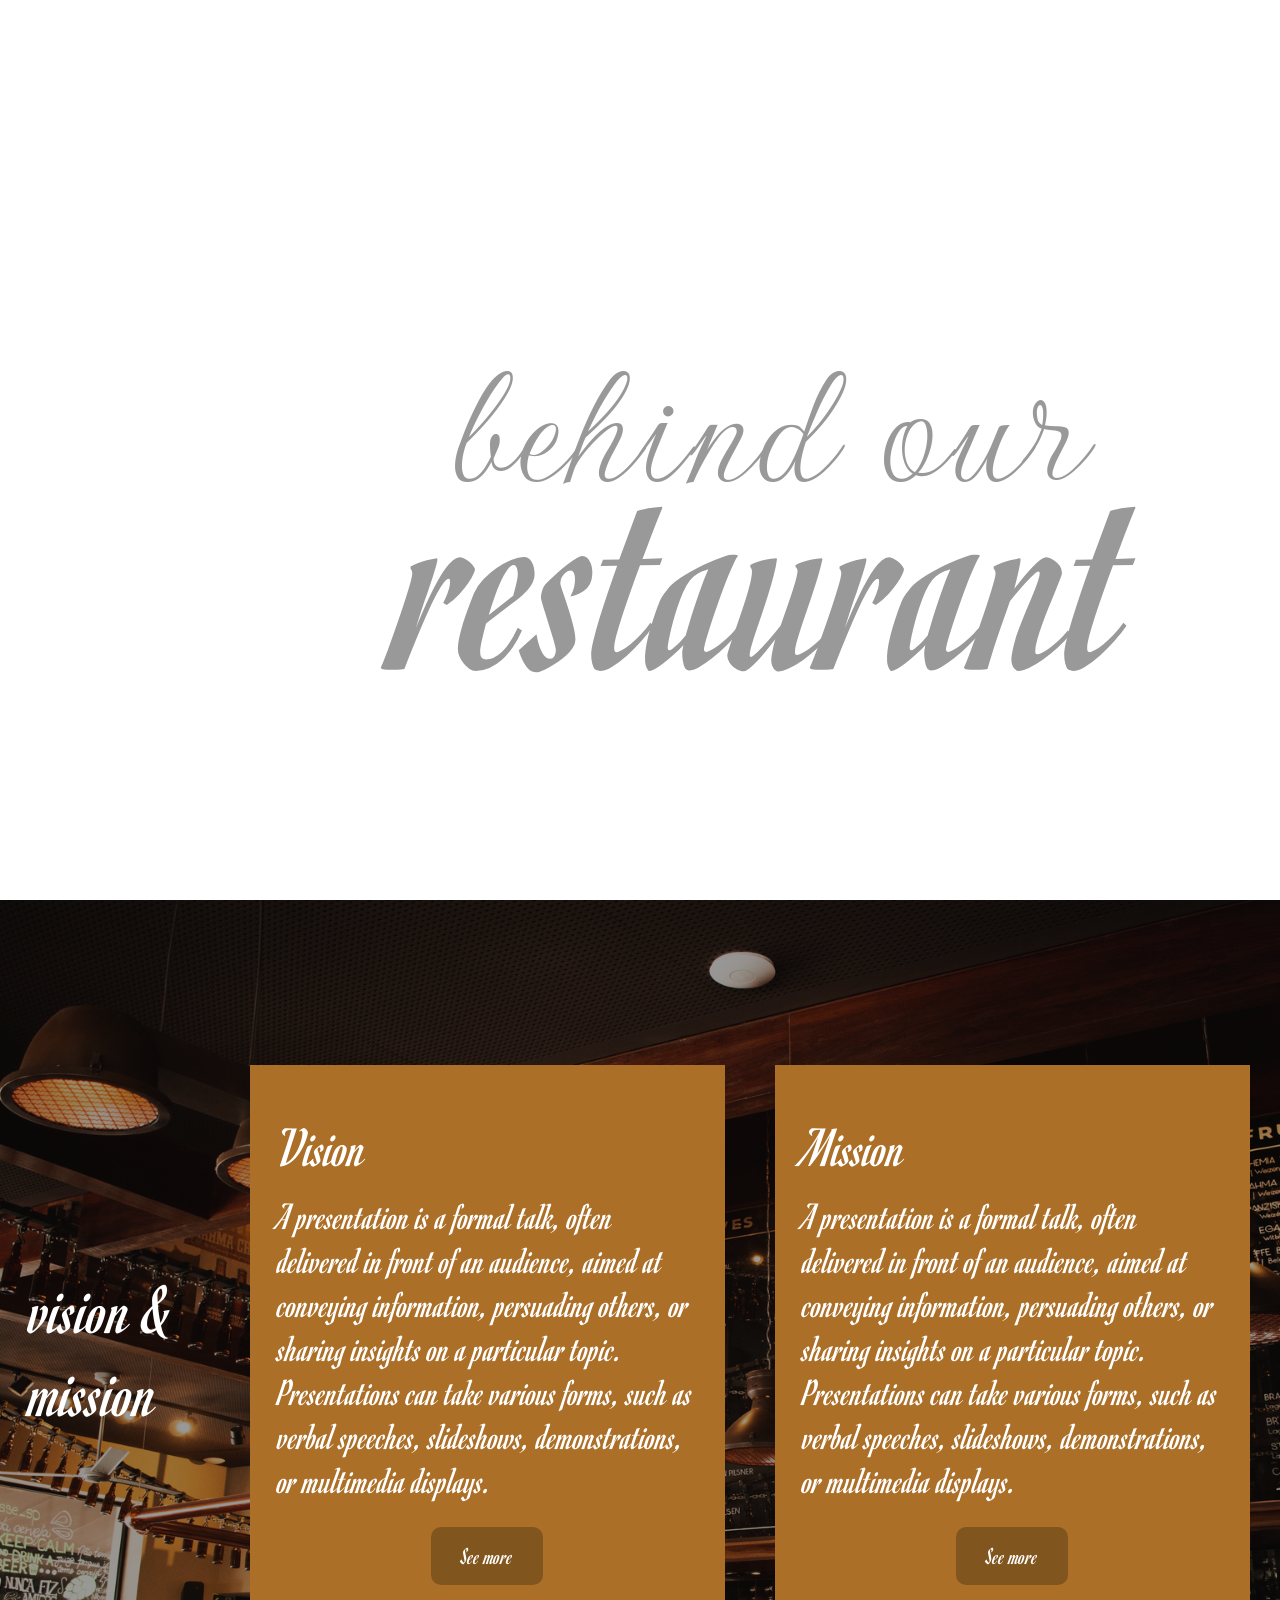
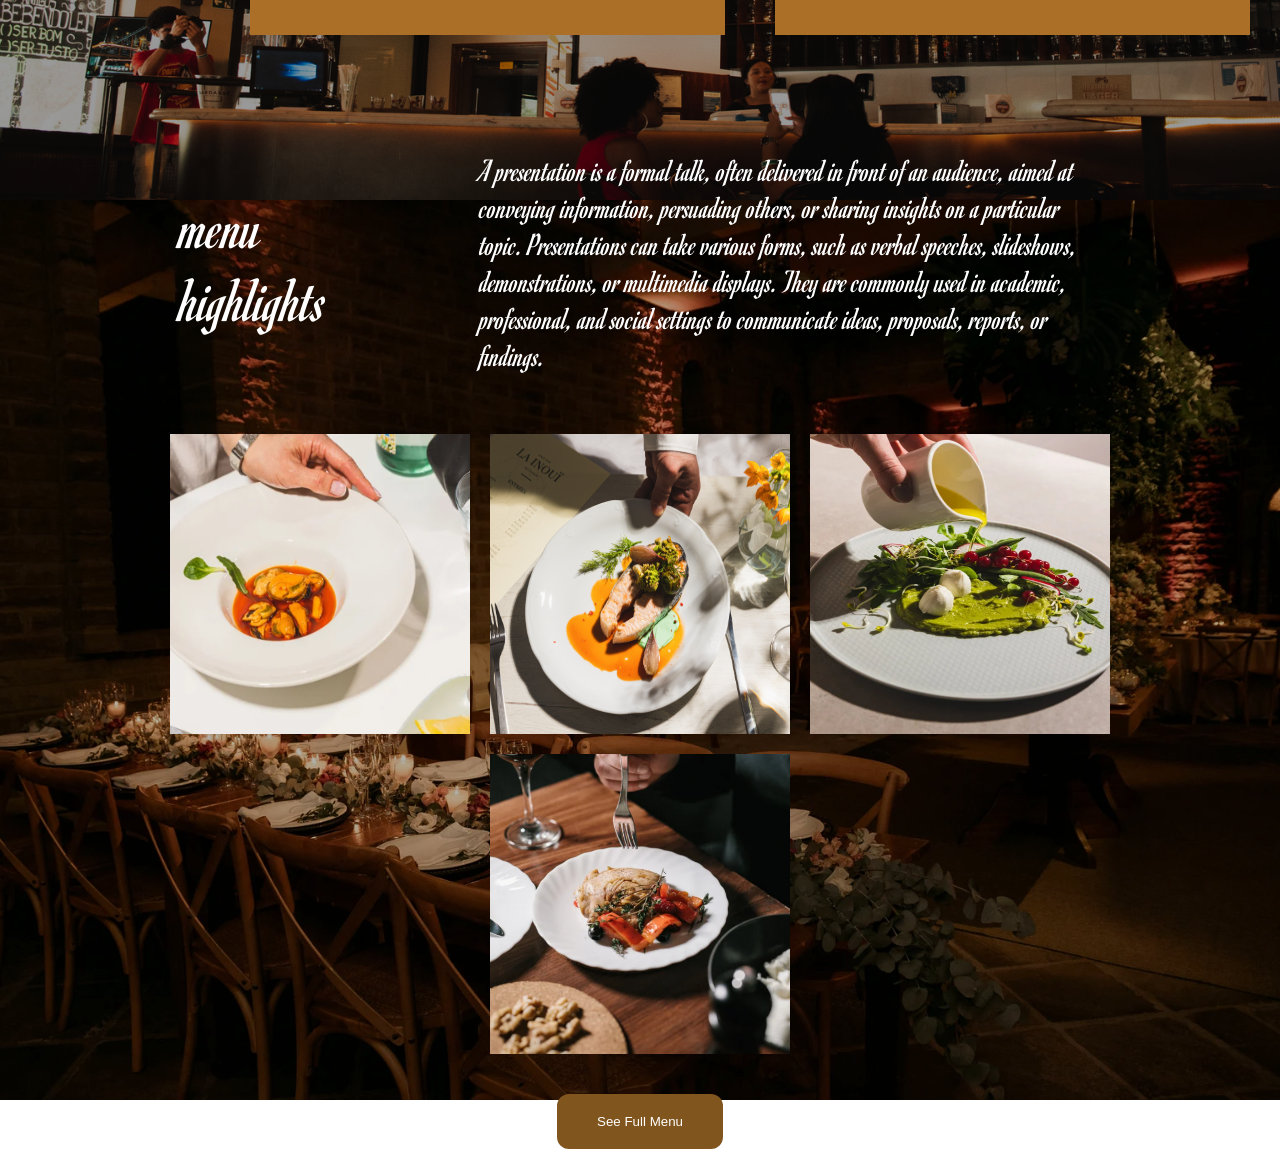
==== index.html @ bd351343 "fixed styles and js styles" ====
<!doctype html>
<html lang="en">
  <head>
    <meta charset="UTF-8" />
    <meta name="viewport" content="width=device-width, initial-scale=1.0" />
    <link rel="preconnect" href="https://fonts.googleapis.com" />
    <link rel="preconnect" href="https://fonts.gstatic.com" crossorigin />
    <link
      href="https://fonts.googleapis.com/css2?family=Arvo:ital,wght@0,400;0,700;1,400;1,700&family=Caprasimo&family=Crimson+Text:ital,wght@0,400;0,600;0,700;1,400;1,600;1,700&family=Google+Sans:ital,opsz,wght@0,17..18,400..700;1,17..18,400..700&family=Gwendolyn:wght@400;700&family=Lobster&family=Montserrat:ital,wght@0,100..900;1,100..900&family=Open+Sans:ital,wght@0,300..800;1,300..800&family=Oswald:wght@200..700&family=Romanesco&family=Work+Sans:ital,wght@0,100..900;1,100..900&family=Zalando+Sans:ital,wght@0,200..900;1,200..900&display=swap"
      rel="stylesheet"
    />
    <link rel="preconnect" href="https://fonts.googleapis.com" />
    <link rel="preconnect" href="https://fonts.gstatic.com" crossorigin />
    <link
      href="https://fonts.googleapis.com/css2?family=Arvo:ital,wght@0,400;0,700;1,400;1,700&family=Caprasimo&family=Crimson+Text:ital,wght@0,400;0,600;0,700;1,400;1,600;1,700&family=Google+Sans:ital,opsz,wght@0,17..18,400..700;1,17..18,400..700&family=Gwendolyn:wght@400;700&family=Iosevka+Charon+Mono:ital,wght@0,300;0,400;0,500;0,700;1,300;1,400;1,500;1,700&family=Lobster&family=Montserrat:ital,wght@0,100..900;1,100..900&family=Open+Sans:ital,wght@0,300..800;1,300..800&family=Oswald:wght@200..700&family=Romanesco&family=Work+Sans:ital,wght@0,100..900;1,100..900&family=Zalando+Sans:ital,wght@0,200..900;1,200..900&display=swap"
      rel="stylesheet"
    />
    <link rel="stylesheet" href="./style.css" />
    <script src="app.js" defer></script>
    <title>Restaurant</title>
  </head>
  <body>
    <header>
      <div class="title-div">
        <img
          src="../assets/images/Untitled design (2)-Photoroom.png"
          alt="logo"
        />
        <h1>Rimberio Restaurant</h1>
      </div>

      <div class="nav-div">
        <a href="./index.html">Home</a>
        <a href="./about.html">About us</a>
        <a href="./services.html">Service</a>
        <a href="./menu.html">Menu</a>
        <a href="./cart.html">cart</a>
        <a href="./login.html">Login</a>
      </div>
    </header>

    <main class="main">
      <section class="hero-sec">
        <h1>behind our</h1>
        <p>restaurant</p>
      </section>

      <section class="about-sec">
        <h1>vision & mission</h1>
        <div class="vision-div">
          <h2>Vision</h2>
          <p>
            A presentation is a formal talk, often delivered in front of an
            audience, aimed at conveying information, persuading others, or
            sharing insights on a particular topic. Presentations can take
            various forms, such as verbal speeches, slideshows, demonstrations,
            or multimedia displays.
          </p>
          <div class="button-div">
          <a href="/pages/about.html"><button>See more</button></a>
          </div>
        </div>

        <div class="mission-div">
          <h2>Mission</h2>
          <p>
            A presentation is a formal talk, often delivered in front of an
            audience, aimed at conveying information, persuading others, or
            sharing insights on a particular topic. Presentations can take
            various forms, such as verbal speeches, slideshows, demonstrations,
            or multimedia displays.
          </p>
          <div class="button-div">
          <a href="/pages/about.html"><button>See more</button></a>
          </div>
        </div>

      </section>

      <section class="menu-sec">
        <div class="text-div">
          <h1>menu highlights</h1>
          <p>A presentation is a formal talk, often delivered in front of an audience, aimed at conveying information, persuading others, or sharing insights on a particular topic. Presentations can take various forms, such as verbal speeches, slideshows, demonstrations, or multimedia displays. They are commonly used in academic, professional, and social settings to communicate ideas, proposals, reports, or findings.</p>
        </div>

        <div class="img-div">
          <img src="../assets/images/food2.png" alt="food">
          <img src="../assets/images/food3.png" alt="food">
          <img src="../assets/images/food4.png" alt="food">
          <img src="../assets/images/food5.png" alt="food">
        </div>

        <a href="./menu.html"><button>See Full Menu</button></a>

      </section>
    </main>

    <footer></footer>
  </body>
</html>
---- style.css ----
:root {
  font-size: 16px;
}

* {
  padding: 0;
  margin: 0;
  box-sizing: border-box;
}

body {
  width: 100%;
  height: 100vh;
}

/* #region header style */
header {
  width: 100%;
  height: 15%;
  display: flex;
  justify-content: space-between;
  align-items: center;
  padding-top: 80px;
  position: absolute;
  top: 0;
  z-index: 999;
}

body header .title-div {
  width: 30%;
  display: flex;
  justify-content: center;
  align-items: center;
}

body header .title-div img {
  width: 13%;
  height: 13%;
  margin-right: 10px;
  min-width: 50px;
}

body header .title-div h1 {
  color: white;
  width: 100px;
  font-size: 2rem;
  font-family: "Romanesco", cursive;
  font-weight: 400;
  font-style: normal;
}

body header .nav-div {
  display: flex;
  justify-content: center;
  align-items: center;
  margin-right: 10%;
  gap: 30px;
}

body header .nav-div a {
  color: white;
  text-decoration: none;
  cursor: pointer;
  font-size: 2rem;
  font-family: "Romanesco", cursive;
  font-weight: 400;
  font-style: normal;
}

/* #endregion */

/* #region hero-section */
main .hero-sec {
  width: 100%;
  height: 100vh;
  position: relative;
  top: 0;
  background-image: url(../assets/images/Untitled\ design.png);
  background-size: cover;
  background-position: center;
  filter: brightness(60%);
  display: flex;
  flex-direction: column;
  align-items: center;
  justify-content: end;
  padding-bottom: 300px;
  padding-left: 20%;
}

main .hero-sec h1 {
  width: 62%;
  color: white;
  font-size: clamp(7rem, 15vw, 13rem);

  font-family: "Gwendolyn", cursive;
  font-weight: 400;
  font-style: normal;
  min-width: 400px;
}

main .hero-sec p {
  color: white;
  font-size: clamp(12rem, 23vw, 32rem);
  font-family: "Romanesco", cursive;
  font-weight: 400;
  font-style: normal;
  line-height: 0.2;
}

/* #endregion */

/* #region about-section */
main .about-sec {
  position: relative;
  color: white;
  display: flex;
  justify-content: center;
  align-items: center;
  height: 100vh;
  gap: 50px;
  padding: 0 30px;
}

main .about-sec::before {
  width: 100%;
  height: 100vh;
  content: "";
  position: absolute;
  inset: 0;
  background-image: url(../assets/images/Untitled\ design\ \(3\)\ \(1\).png);
  background-size: cover;
  background-position: center;
  filter: brightness(60%);
  z-index: -1;
}

main .about-sec h1 {
  font-family: "Romanesco", cursive;
  font-weight: 400;
  font-style: normal;
  width: 180px;
  min-width: 140px;
  font-size: 4.5rem;
}

main .about-sec .vision-div {
  max-height: 870px;
  width: 500px;
  background-color: #ab6f27;
  padding: 50px 28px;
}

main .about-sec .vision-div h2 {
  margin-bottom: 15px;
  font-size: 3.5rem;
  font-family: "Romanesco", cursive;
  font-weight: 400;
  font-style: normal;
}

main .about-sec .vision-div p {
  font-size: 2.4rem;
  font-family: "Romanesco", cursive;
  font-weight: 400;
  font-style: normal;
}

main .about-sec .vision-div .button-div {
  width: 100%;
  display: flex;
  align-items: center;
  justify-content: center;
  padding-top: 25px;
}

main .about-sec .vision-div button {
  background-color: #81551e;
  border: none;
  color: white;
  cursor: pointer;
  padding: 15px 30px;
  border-radius: 10px;
  font-family: "Romanesco", cursive;
  font-weight: 400;
  font-style: normal;
  font-size: 1.5rem;
}

main .about-sec .vision-div button:hover {
  background-color: #63431c;
  scale: 1.1;
  transition: all 0.4s;
}

main .about-sec .mission-div {
  width: 500px;
  background-color: #ab6f27;
  padding: 50px 28px;
}

main .about-sec .mission-div button {
  background-color: #81551e;
  border: none;
  color: white;
  cursor: pointer;
  padding: 15px 30px;
  border-radius: 10px;
  font-family: "Romanesco", cursive;
  font-weight: 400;
  font-style: normal;
  font-size: 1.5rem;
}

main .about-sec .mission-div .button-div {
  width: 100%;
  display: flex;
  align-items: center;
  justify-content: center;
  padding-top: 25px;
}

main .about-sec .mission-div button:hover {
  background-color: #63431c;
  scale: 1.1;
  transition: all 0.4s;
}

main .about-sec .mission-div h2 {
  margin-bottom: 15px;
  font-size: 3.5rem;
  font-family: "Romanesco", cursive;
  font-weight: 400;
  font-style: normal;
}

main .about-sec .mission-div p {
  font-size: 2.4rem;
  font-family: "Romanesco", cursive;
  font-weight: 400;
  font-style: normal;
}

/* #endregion */

/* #region menu-section */
main .menu-sec {
  position: relative;
  color: white;
  width: 100%;
  height: 100vh;
  display: flex;
  flex-direction: column;
  justify-content: center;
  align-items: center;
  padding: 0 20px;
}

main .menu-sec::before {
  content: "";
  position: absolute;
  inset: 0;
  background-image: url(../assets/images/s2\ \(1\).webp);
  background-size: cover;
  background-position: center;
  filter: brightness(70%);
  z-index: -1;
}

main .menu-sec .img-div img {
  width: 300px;
  height: 300px;
  max-width: 400px;
}

main .menu-sec .text-div {
  width: 100%;
display: flex;
justify-content: center;
align-items: center;
margin-bottom: 60px;
gap: 200px ;
}

main .menu-sec .text-div h1 {
  color: white;
  width: 100px;
  font-size: 4rem;
  font-family: "Romanesco", cursive;
  font-weight: 400;
  font-style: normal;
 
}


main .menu-sec .text-div p {
  width: 50%;
  font-family: "Romanesco", cursive;
  font-weight: 400;
  font-style: normal;
  font-size: 2rem;
}

main .menu-sec .img-div {
  display: flex;
  align-items: center;
  justify-content: center;  
  flex-wrap: wrap;
  gap: 20px ;
  margin-bottom: 40px;
}

main .menu-sec button {
  background-color: #81551e;
  border: none;
  cursor: pointer;
  padding: 20px 40px;
  border-radius: 12px;
  color: white;
}

main .menu-sec button:hover {
  background-color: #63431c;
  scale: 1.1;
  transition: all 0.4s;
}



/* #endregion */
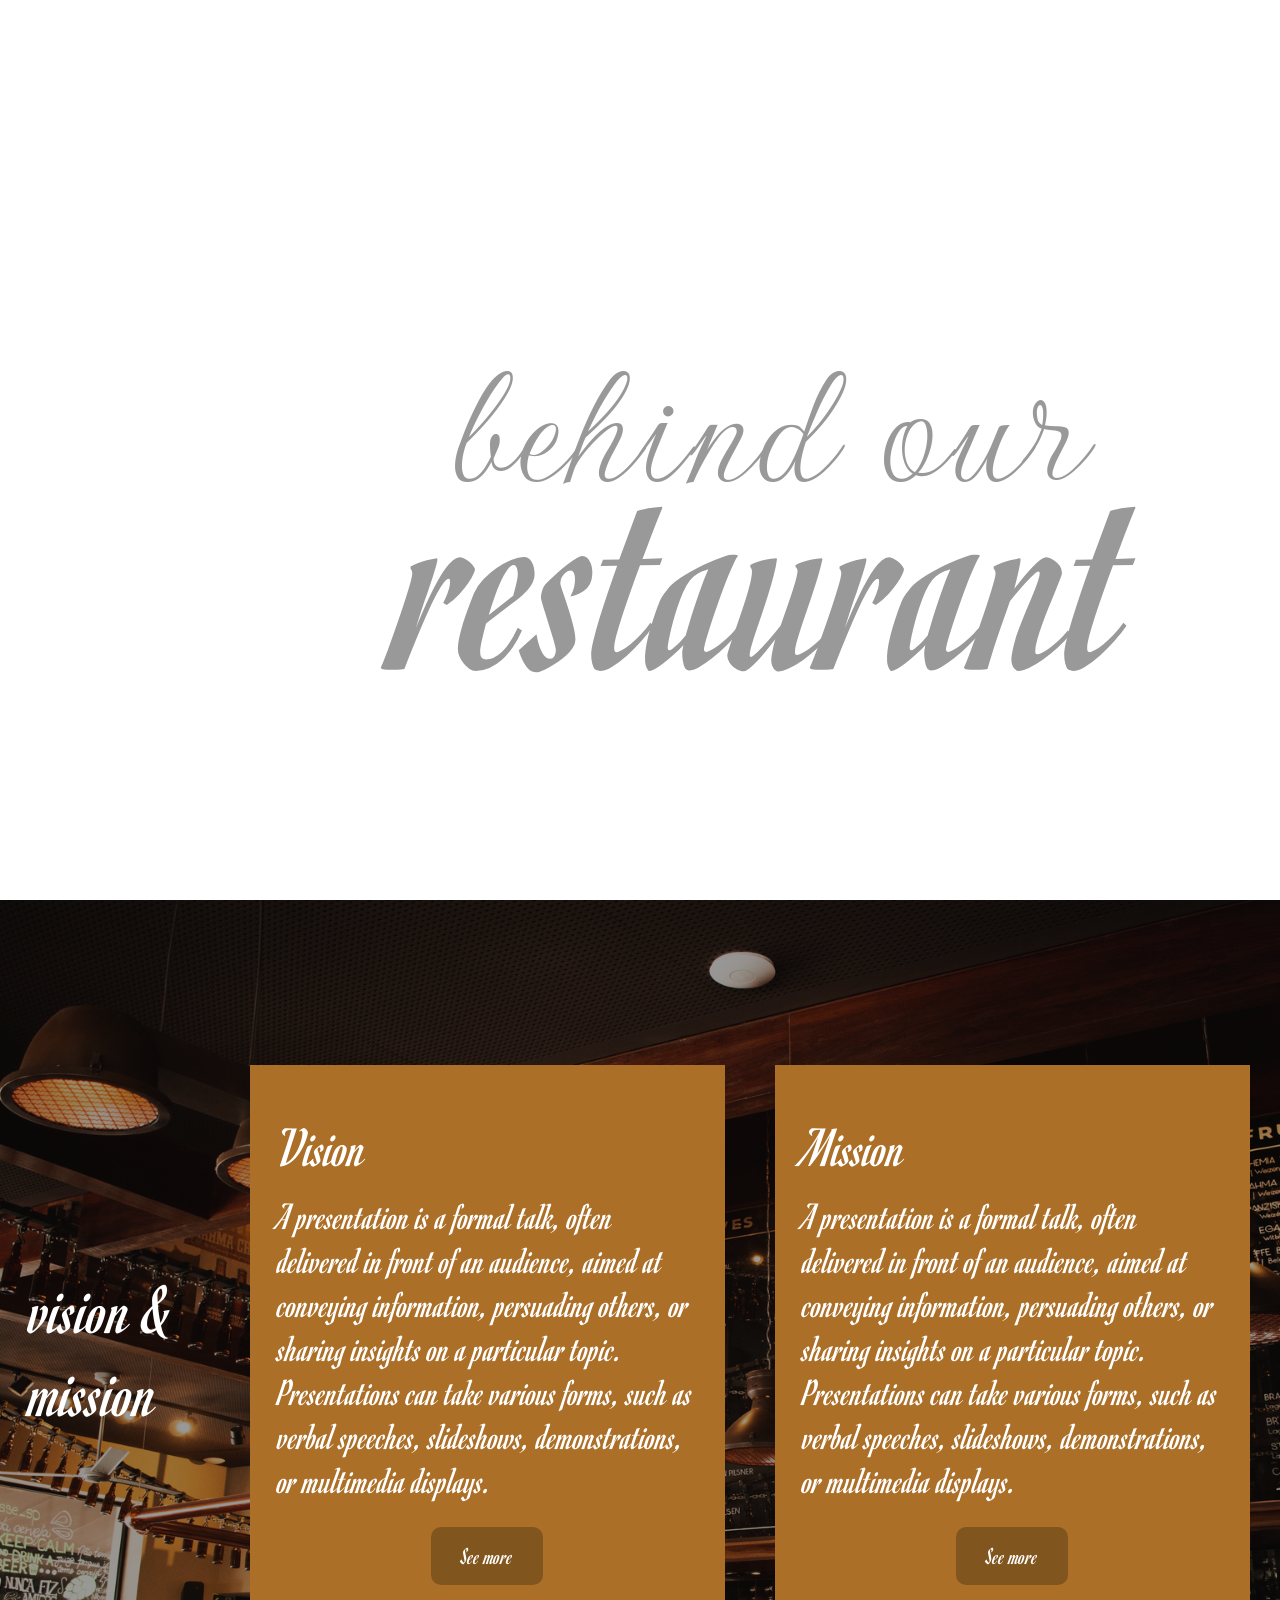
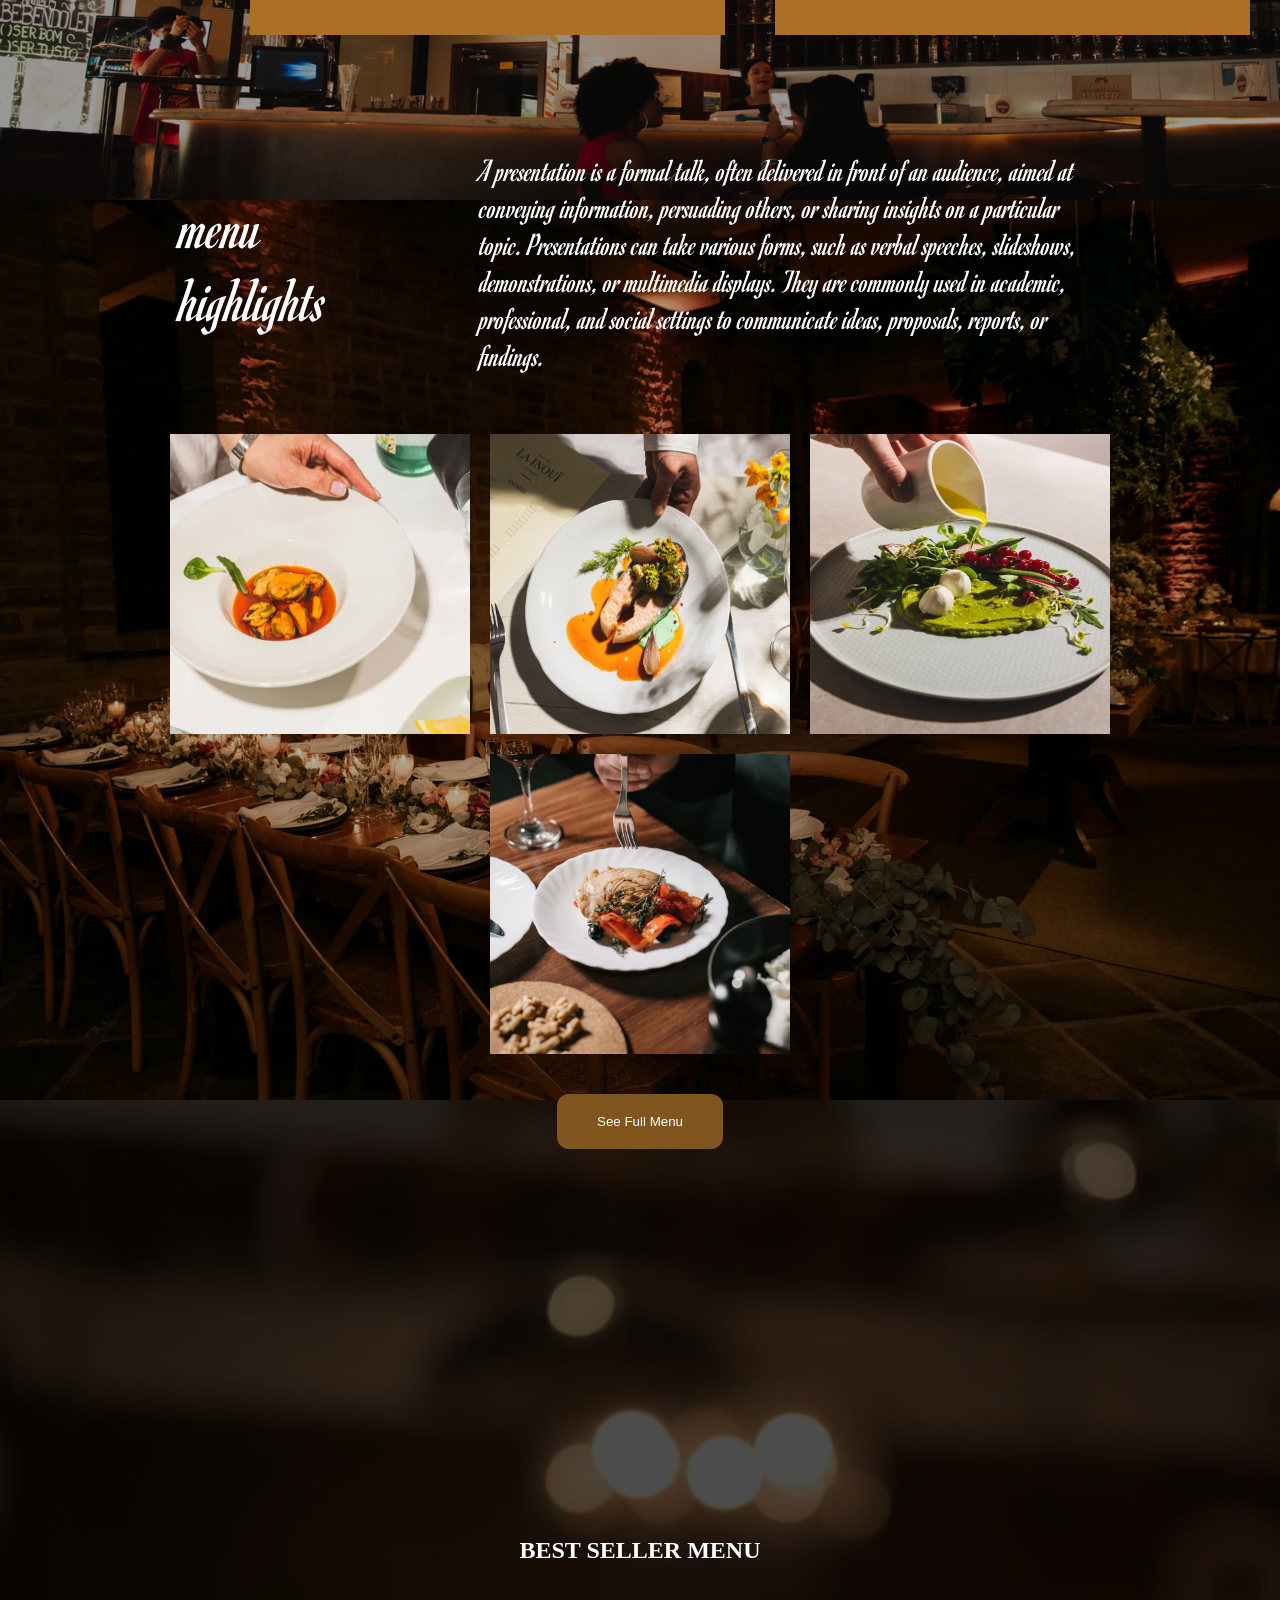
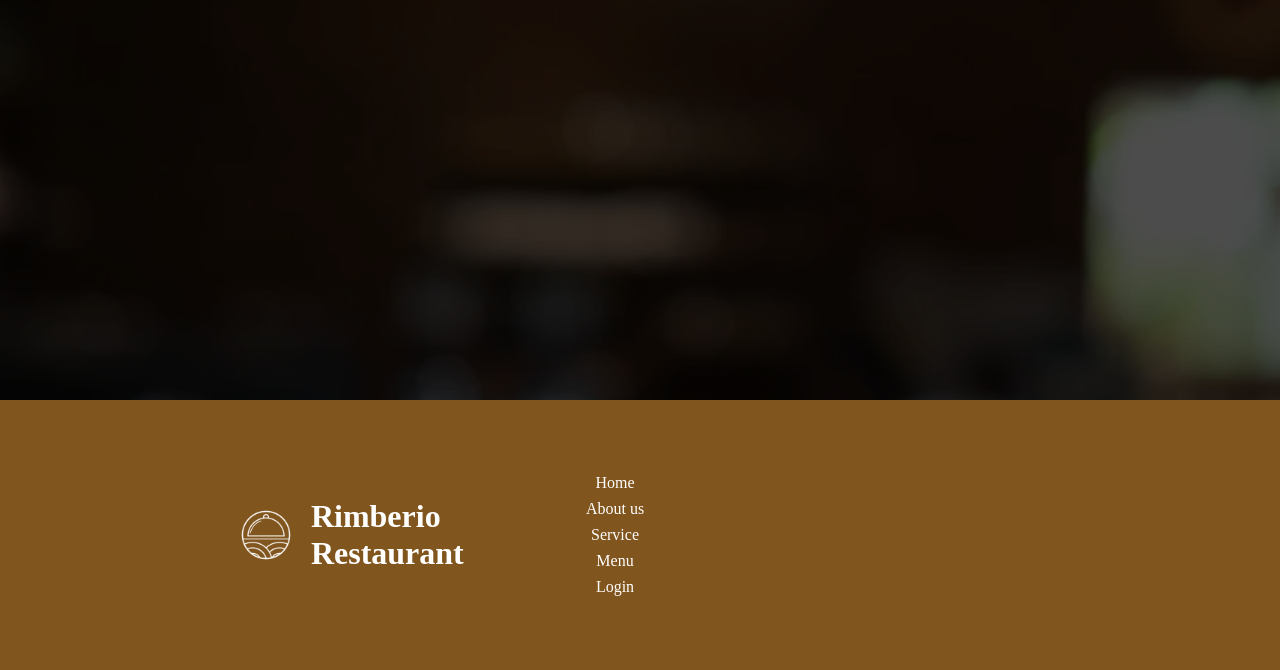
==== commit 7174feba: "commit" ====
--- a/index.html
+++ b/index.html
@@ -30,14 +30,27 @@
       </div>
 
       <div class="nav-div">
-        <a href="./index.html">Home</a>
-        <a href="./about.html">About us</a>
-        <a href="./services.html">Service</a>
-        <a href="./menu.html">Menu</a>
-        <a href="./cart.html">cart</a>
-        <a href="./login.html">Login</a>
+        <ul>
+          <li><a href="./index.html">Home</a></li>
+          <li><a href="./pages/about.html">About us</a></li>
+          <li><a href="./pages/services.html">Service</a></li>
+          <li><a href="./pages/menu.html">Menu</a></li>
+          <li><a href="./pages/login.html">Login</a></li>
+        </ul>
       </div>
     </header>
+
+    <nav class="burger-nav">
+      <ul>
+        <li><a href="./index.html">Home</a></li>
+        <li><a href="./pages/about.html">About us</a></li>
+        <li><a href="./pages/services.html">Service</a></li>
+        <li><a href="./menu.html">Menu</a></li>
+        <li><a href="./pages/login.html">Login</a></li>
+      </ul>
+    </nav>
+
+    <button class="burger-btn"></button>
 
     <main class="main">
       <section class="hero-sec">
@@ -57,7 +70,7 @@
             or multimedia displays.
           </p>
           <div class="button-div">
-          <a href="/pages/about.html"><button>See more</button></a>
+            <a href="./pages/about.html"><button>See more</button></a>
           </div>
         </div>
 
@@ -71,30 +84,71 @@
             or multimedia displays.
           </p>
           <div class="button-div">
-          <a href="/pages/about.html"><button>See more</button></a>
+            <a href="./pages/about.html"><button>See more</button></a>
           </div>
         </div>
-
       </section>
 
       <section class="menu-sec">
         <div class="text-div">
           <h1>menu highlights</h1>
-          <p>A presentation is a formal talk, often delivered in front of an audience, aimed at conveying information, persuading others, or sharing insights on a particular topic. Presentations can take various forms, such as verbal speeches, slideshows, demonstrations, or multimedia displays. They are commonly used in academic, professional, and social settings to communicate ideas, proposals, reports, or findings.</p>
+          <p>
+            A presentation is a formal talk, often delivered in front of an
+            audience, aimed at conveying information, persuading others, or
+            sharing insights on a particular topic. Presentations can take
+            various forms, such as verbal speeches, slideshows, demonstrations,
+            or multimedia displays. They are commonly used in academic,
+            professional, and social settings to communicate ideas, proposals,
+            reports, or findings.
+          </p>
         </div>
 
         <div class="img-div">
-          <img src="../assets/images/food2.png" alt="food">
-          <img src="../assets/images/food3.png" alt="food">
-          <img src="../assets/images/food4.png" alt="food">
-          <img src="../assets/images/food5.png" alt="food">
+          <img src="./assets/images/food2.png" alt="food" />
+          <img src="./assets/images/food3.png" alt="food" />
+          <img src="./assets/images/food4.png" alt="food" />
+          <img src="./assets/images/food5.png" alt="food" />
         </div>
 
         <a href="./menu.html"><button>See Full Menu</button></a>
+      </section>
 
+      <section class="top-products">
+        <h1>BEST SELLER MENU</h1>
+
+        <div class="cards"></div>
       </section>
     </main>
 
-    <footer></footer>
+    <footer class="footer">
+      <div class="footer-title">
+        <img
+          src="../assets/images/Untitled design (2)-Photoroom.png"
+          alt="logo"
+        />
+        <h1>Rimberio Restaurant</h1>
+      </div>
+      <div class="footer-nav">
+        <ul>
+          <li><a href="./index.html">Home</a></li>
+          <li><a href="./pages/about.html">About us</a></li>
+          <li><a href="./pages/services.html">Service</a></li>
+          <li><a href="./menu.html">Menu</a></li>
+          <li><a href="./pages/login.html">Login</a></li>
+        </ul>
+      </div>
+
+      <div class="footer-iframe">
+        <iframe
+          src="https://www.google.com/maps/embed?pb=!1m18!1m12!1m3!1d2979.260184768831!2d44.8015038!3d41.6933186!2m3!1f0!2f0!3f0!3m2!1i1024!2i768!4f13.1!3m3!1m2!1s0x40440d57d314f4a7%3A0x692f47f1da1dd66a!2z4YOX4YOQ4YOV4YOY4YOh4YOj4YOk4YOa4YOU4YOR4YOY4YOhIOGDm-GDneGDlOGDk-GDkOGDnOGDmA!5e0!3m2!1ska!2sge!4v1774604468713!5m2!1ska!2sge"
+          width="600"
+          height="450"
+          style="border: 0"
+          allowfullscreen=""
+          loading="lazy"
+          referrerpolicy="no-referrer-when-downgrade"
+        ></iframe>
+      </div>
+    </footer>
   </body>
 </html>
--- a/style.css
+++ b/style.css
@@ -14,16 +14,44 @@
 }
 
 /* #region header style */
+
 header {
   width: 100%;
   height: 15%;
   display: flex;
   justify-content: space-between;
   align-items: center;
-  padding-top: 80px;
+  padding-top: 20px;
   position: absolute;
   top: 0;
   z-index: 999;
+  margin-bottom: 50px;
+}
+
+header ul {
+  display: flex;
+  gap: 20px;
+}
+
+header ul li {
+  list-style: none;
+}
+header ul li img {
+  width: 40px;
+  height: 40px;
+}
+
+.cart {
+  width: 3%;
+  display: flex;
+  justify-content: center;
+  align-items: center;
+}
+
+.nav-div ul .cart-list {
+  width: 10px;
+  height: 50px;
+  margin-left: 10px;
 }
 
 body header .title-div {
@@ -50,11 +78,9 @@
 }
 
 body header .nav-div {
-  display: flex;
   justify-content: center;
   align-items: center;
   margin-right: 10%;
-  gap: 30px;
 }
 
 body header .nav-div a {
@@ -127,7 +153,8 @@
   content: "";
   position: absolute;
   inset: 0;
-  background-image: url(../assets/images/Untitled\ design\ \(3\)\ \(1\).png);
+
+  background-image: url(./assets/images/Untitled\ design\ \(3\)\ \(1\).png);
   background-size: cover;
   background-position: center;
   filter: brightness(60%);
@@ -274,11 +301,11 @@
 
 main .menu-sec .text-div {
   width: 100%;
-display: flex;
-justify-content: center;
-align-items: center;
-margin-bottom: 60px;
-gap: 200px ;
+  display: flex;
+  justify-content: center;
+  align-items: center;
+  margin-bottom: 60px;
+  gap: 200px;
 }
 
 main .menu-sec .text-div h1 {
@@ -288,9 +315,7 @@
   font-family: "Romanesco", cursive;
   font-weight: 400;
   font-style: normal;
- 
-}
-
+}
 
 main .menu-sec .text-div p {
   width: 50%;
@@ -303,9 +328,9 @@
 main .menu-sec .img-div {
   display: flex;
   align-items: center;
-  justify-content: center;  
+  justify-content: center;
   flex-wrap: wrap;
-  gap: 20px ;
+  gap: 20px;
   margin-bottom: 40px;
 }
 
@@ -324,6 +349,185 @@
   transition: all 0.4s;
 }
 
-
-
 /* #endregion */
+
+/* #region top sellers */
+
+.top-products {
+  position: relative;
+  color: white;
+  width: 100%;
+  height: 100vh;
+  display: flex;
+  flex-direction: column;
+  justify-content: center;
+  align-items: center;
+  padding: 0 20px;
+}
+
+.top-products::before {
+  content: "";
+  position: absolute;
+  inset: 0;
+  background-image: url(./assets/images/bcg.png);
+  background-size: cover;
+  background-position: center;
+  filter: brightness(70%);
+  z-index: -1;
+}
+
+.cards {
+  display: flex;
+  gap: 20px;
+}
+
+.card {
+  width: 250px;
+  padding: 15px;
+  border: 1px solid #ccc;
+  border-radius: 10px;
+  text-align: center;
+}
+
+.card img {
+  width: 100%;
+  height: 150px;
+  object-fit: cover;
+}
+
+/* #endregion */
+
+/* #region footer */
+.footer {
+  width: 100%;
+  height: 30vh;
+  position: relative;
+  bottom: 0;
+  z-index: 99999;
+  background-color: #81551e;
+  display: flex;
+  align-items: center;
+  justify-content: center;
+  gap: 100px;
+}
+
+.footer-title {
+  display: flex;
+  width: 250px;
+  align-items: center;
+  gap: 15px;
+}
+
+.footer-title img {
+  width: 60px;
+  height: 60px;
+}
+
+.footer-title h1 {
+  color: white;
+  width: 50%;
+}
+
+.footer-nav ul {
+  display: flex;
+  flex-direction: column;
+  gap: 8px;
+}
+
+.footer-nav ul li {
+  list-style: none;
+  text-align: center;
+}
+
+.footer-nav ul a {
+  text-decoration: none;
+  color: white;
+}
+
+.footer-iframe {
+  height: 80%;
+}
+
+footer .footer-iframe iframe {
+  width: 90%;
+  height: 100%;
+}
+
+/* #endregion */
+/* burger menu */
+
+.burger-nav {
+  width: 100%;
+  height: 100%;
+  padding: 2rem;
+  position: fixed;
+  top: 0;
+  right: -100%;
+  z-index: 1000;
+  background-color: #543b1c;
+  transition: all 0.4s;
+  display: flex;
+  flex-direction: column;
+  align-items: center;
+  justify-content: center;
+}
+
+.burger-nav a {
+  font-size: 2rem;
+  text-decoration: none;
+  color: white;
+}
+
+.burger-nav ul {
+  display: flex;
+  flex-direction: column;
+  gap: 20px;
+  align-items: center;
+  justify-content: center;
+}
+.burger-nav ul li {
+  list-style: none;
+}
+
+.burger-nav ul li img {
+  padding-left: 20px;
+}
+
+.burger-btn {
+  display: none;
+  width: 2rem;
+  height: 2rem;
+  background: none;
+  border: none;
+  background-image: url("../assets/images/bars-solid.png");
+  background-position: center;
+  background-repeat: no-repeat;
+  background-size: cover;
+}
+
+.nav-active {
+  right: 0;
+}
+
+.activeBurger {
+  background-image: url("./assets/icons/xmark-solid.svg");
+}
+
+.cart img {
+  width: 40px;
+  height: 45px;
+}
+
+@media (max-width: 768px) {
+  .burger-btn {
+    display: flex;
+    position: fixed;
+    z-index: 1001;
+    right: 15px;
+    top: 18px;
+  }
+
+  .nav-div {
+    display: none;
+  }
+}
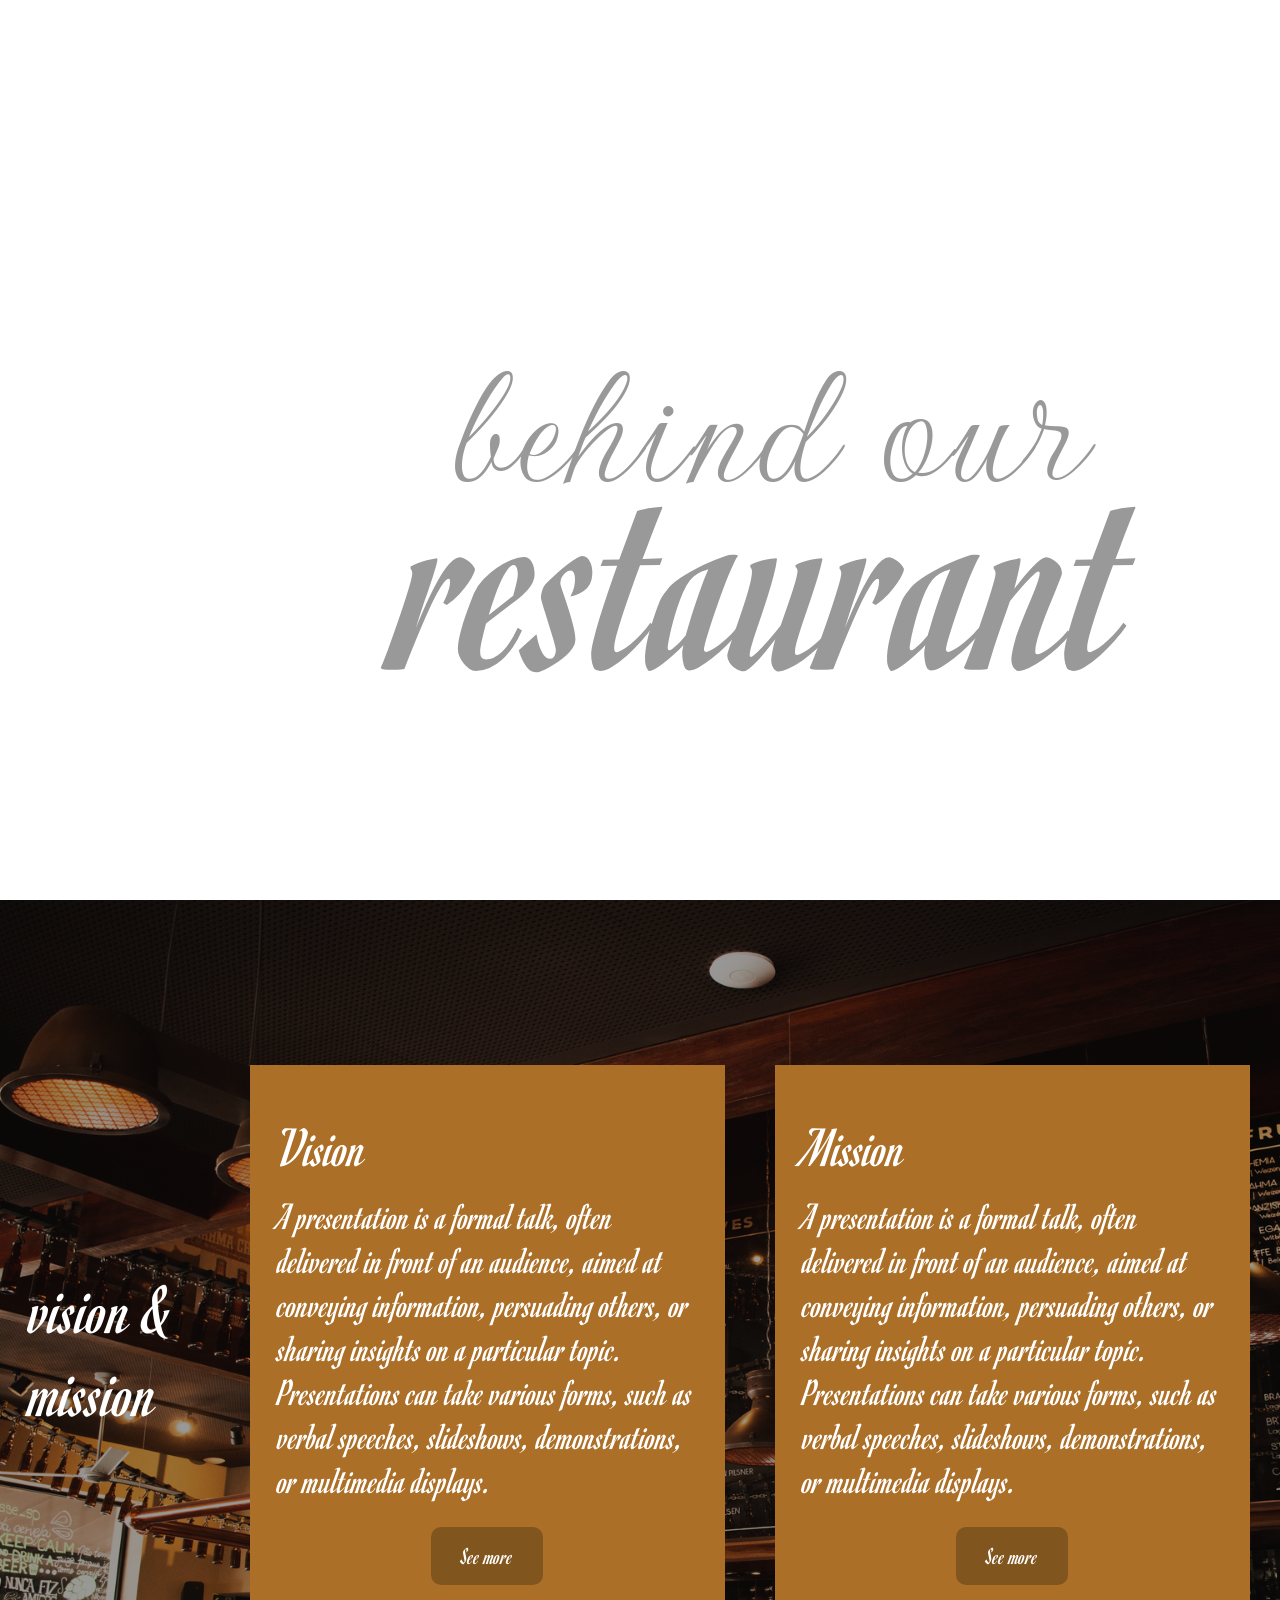
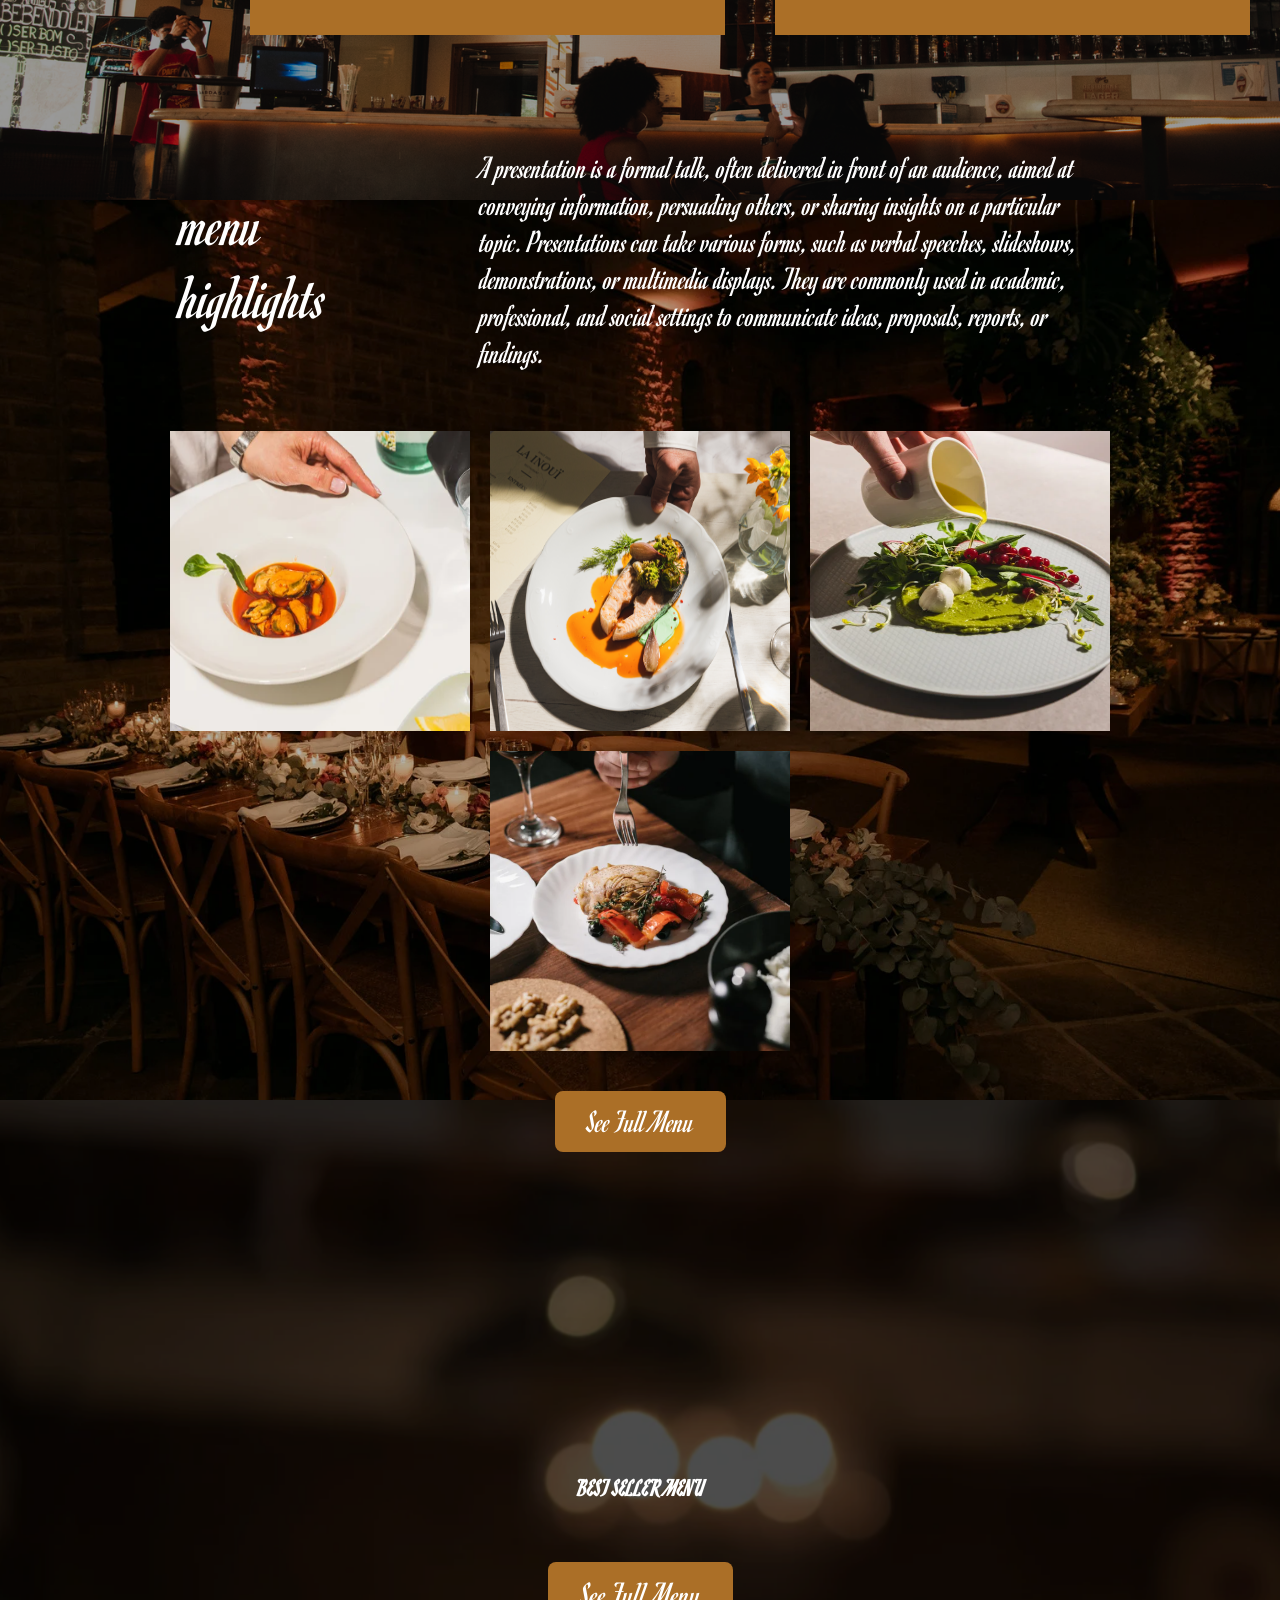
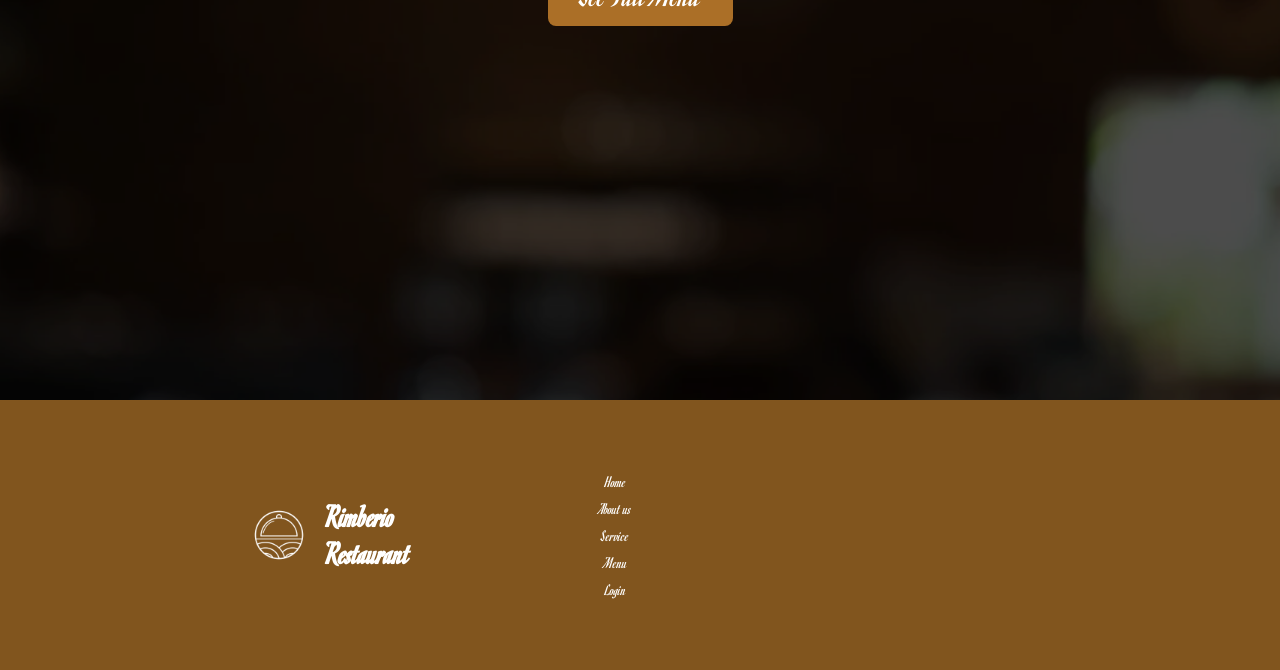
==== commit 04921e24: "added services page and menu page styles" ====
--- a/index.html
+++ b/index.html
@@ -16,7 +16,7 @@
       rel="stylesheet"
     />
     <link rel="stylesheet" href="./style.css" />
-    <script src="app.js" defer></script>
+    <script src="./script/app.js" defer></script>
     <title>Restaurant</title>
   </head>
   <body>
@@ -117,6 +117,9 @@
         <h1>BEST SELLER MENU</h1>
 
         <div class="cards"></div>
+        <div class="menu-num">
+          <div class="menu01"><a href="./pages/menu.html">See Full Menu</a></div>
+        </div>
       </section>
     </main>
 
--- a/style.css
+++ b/style.css
@@ -11,6 +11,9 @@
 body {
   width: 100%;
   height: 100vh;
+  font-family: "Romanesco", cursive;
+  font-weight: 400;
+  font-style: normal;
 }
 
 /* #region header style */
@@ -335,12 +338,16 @@
 }
 
 main .menu-sec button {
-  background-color: #81551e;
+  background-color: #ab6f27;
   border: none;
   cursor: pointer;
-  padding: 20px 40px;
-  border-radius: 12px;
-  color: white;
+  padding: 12px 32px;
+  border-radius: 8px;
+  color: white;
+  font-family: "Romanesco", cursive;
+  font-weight: 400;
+  font-style: normal;
+  font-size: 2rem;
 }
 
 main .menu-sec button:hover {
@@ -378,11 +385,25 @@
 
 .cards {
   display: flex;
-  gap: 20px;
+  gap: 30px;
+  margin-top: 30px;
+}
+
+.card h3 {
+  font-size: 1.8rem;
+  margin-bottom: 15px;
+}
+
+.card p {
+  font-family: "Gwendolyn", cursive;
+  font-weight: 400;
+  font-style: normal;
+  font-size: 1.3rem;
 }
 
 .card {
-  width: 250px;
+  width: 280px;
+  height: 350px;
   padding: 15px;
   border: 1px solid #ccc;
   border-radius: 10px;
@@ -391,9 +412,31 @@
 
 .card img {
   width: 100%;
-  height: 150px;
+  height: 200px;
   object-fit: cover;
 }
+
+.menu-num {
+  margin-top: 30px;
+  background-color: #ab6f27;
+  padding: 12px 32px;
+  border-radius: 8px;
+}
+.menu-num:hover {
+  transition: all 0.4s;
+  scale: 1.1  ;
+  background-color: #7e5728;
+}
+
+
+.menu-num a{
+  text-decoration: none;
+  color: white;
+  font-size: 2.2rem;
+  
+}
+
+
 
 /* #endregion */
 
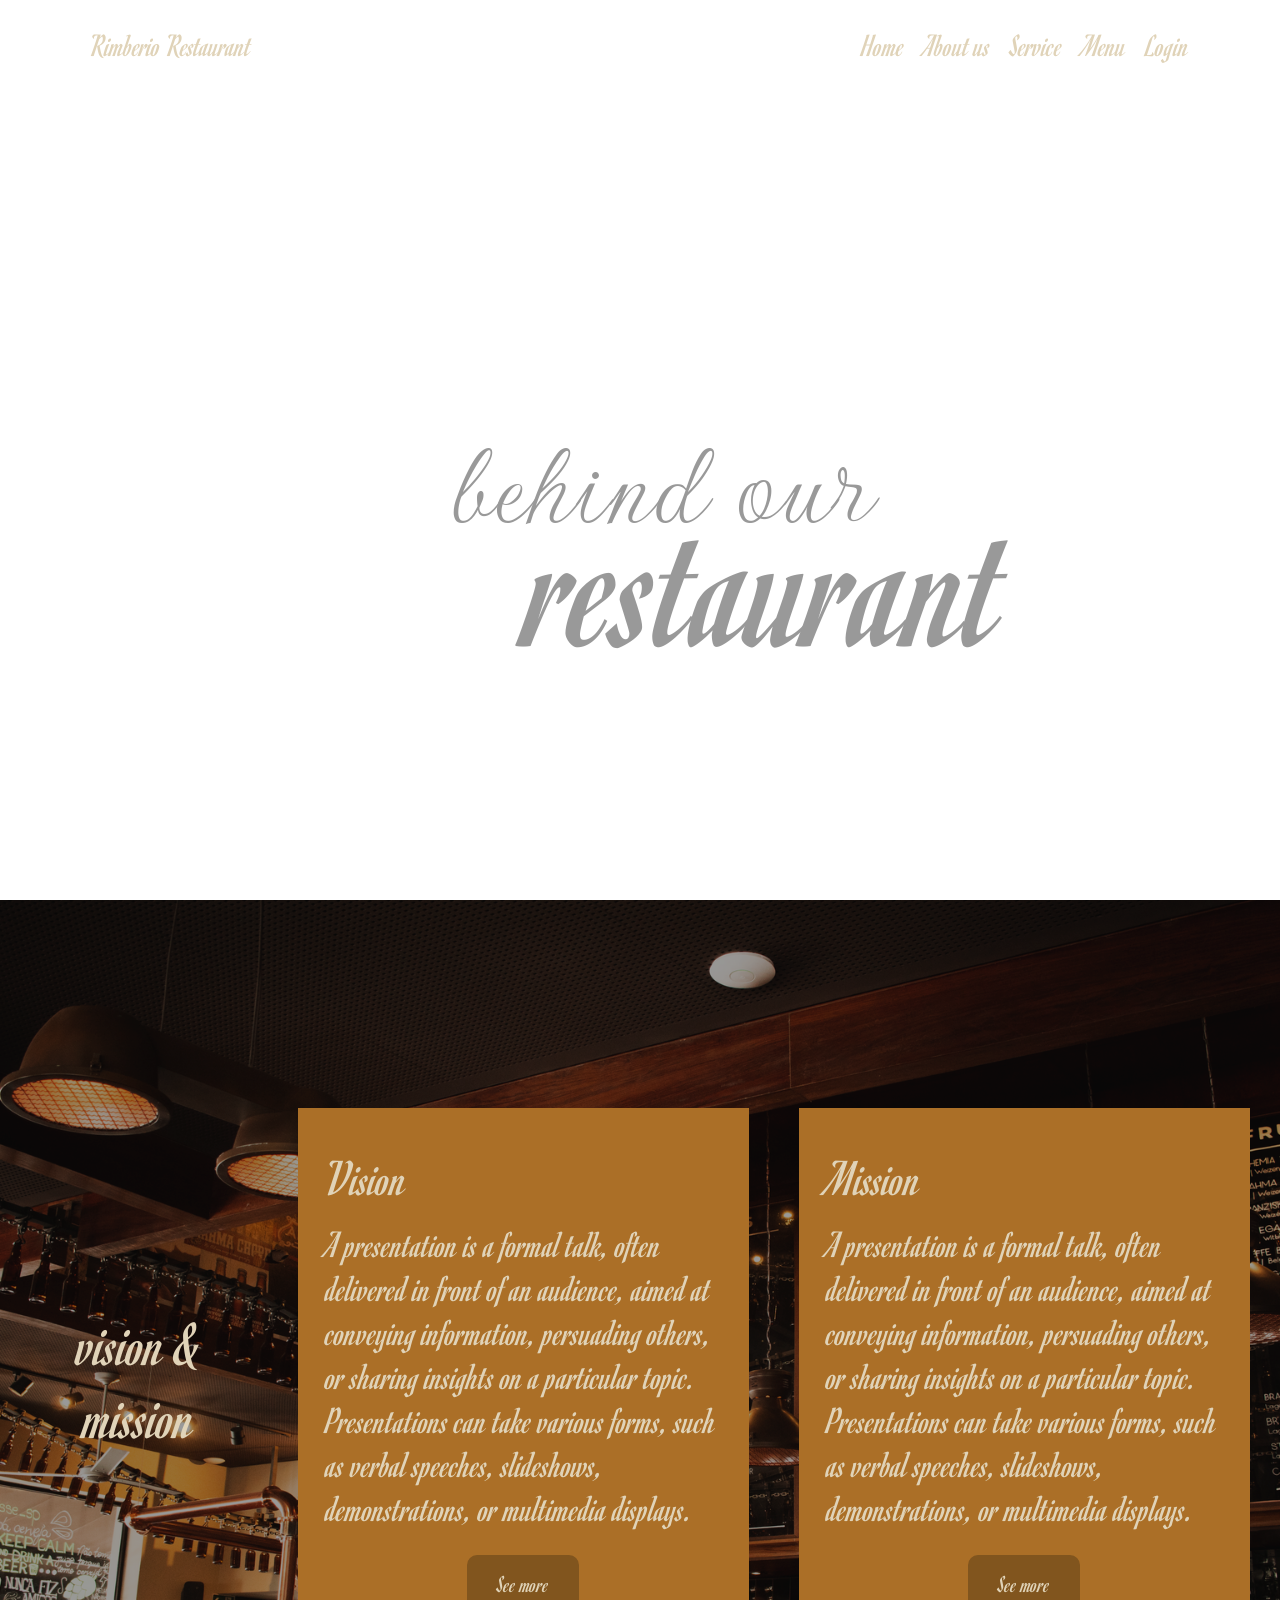
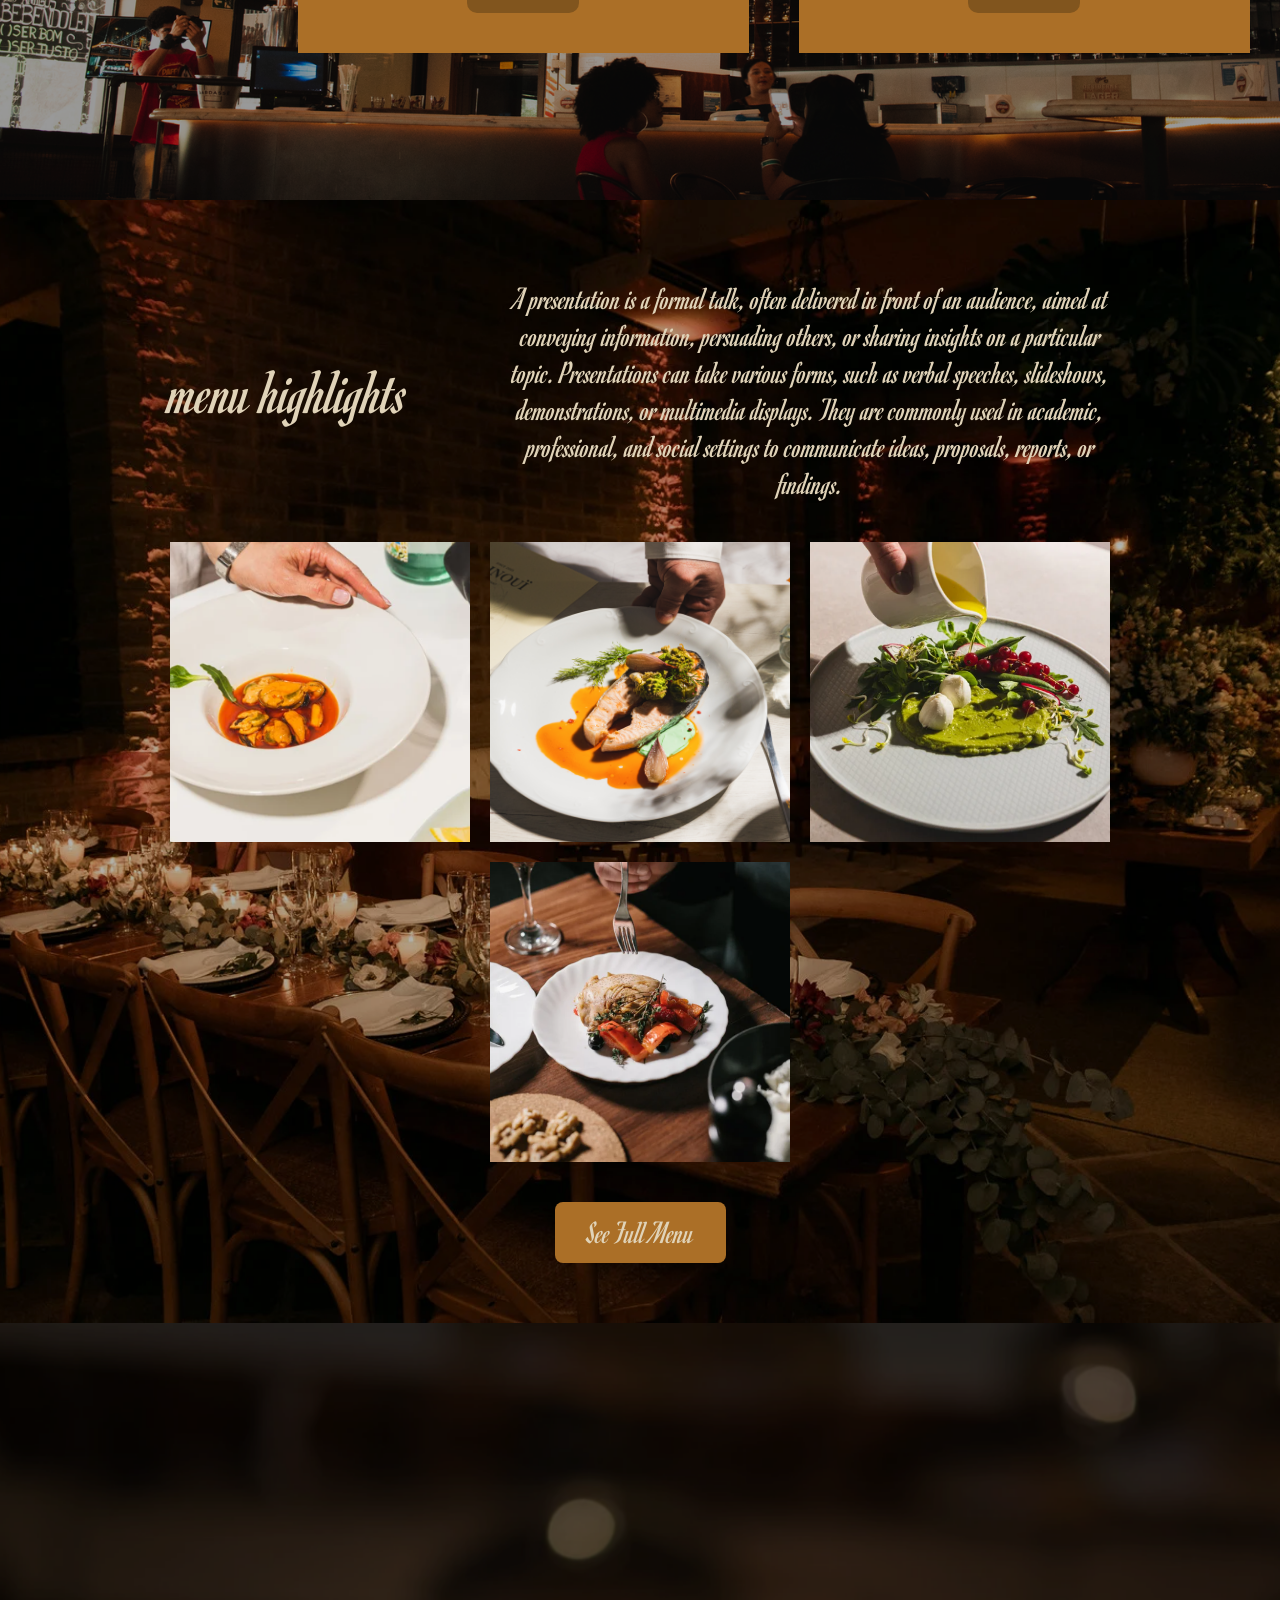
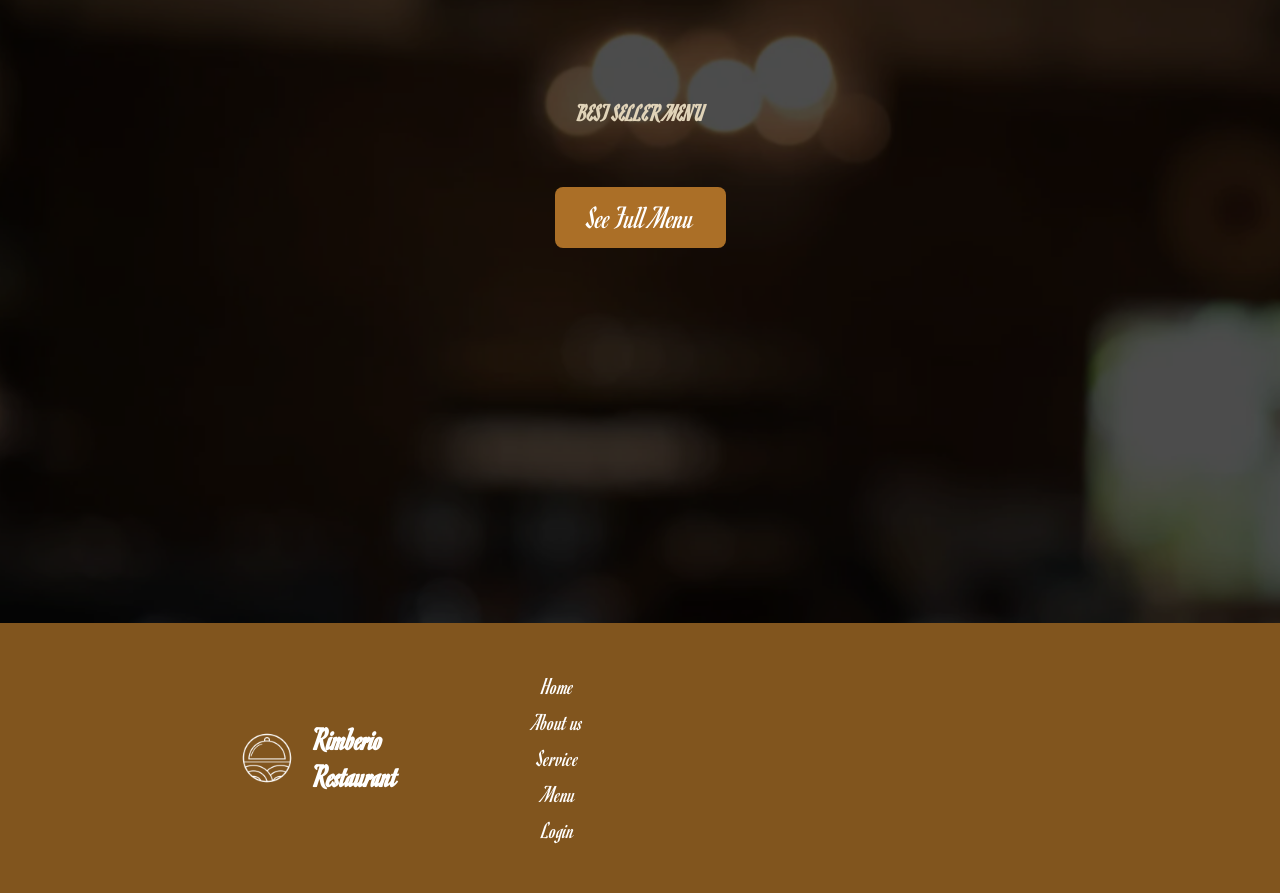
==== commit 36e07cab: "user error" ====
--- a/index.html
+++ b/index.html
@@ -17,7 +17,8 @@
     />
     <link rel="stylesheet" href="./style.css" />
     <script src="./script/app.js" defer></script>
-    <title>Restaurant</title>
+    <title>Rimberio Restaurant</title>
+    <link rel="icon" type="image/x-icon" href="./assets/images/Untitled design (2)-Photoroom.png">
   </head>
   <body>
     <header>
--- a/style.css
+++ b/style.css
@@ -10,7 +10,7 @@
 
 body {
   width: 100%;
-  height: 100vh;
+  min-height: 100vh;
   font-family: "Romanesco", cursive;
   font-weight: 400;
   font-style: normal;
@@ -20,32 +20,34 @@
 
 header {
   width: 100%;
-  height: 15%;
+  height: auto;
   display: flex;
   justify-content: space-between;
   align-items: center;
-  padding-top: 20px;
+  padding: 20px 30px;
   position: absolute;
   top: 0;
   z-index: 999;
-  margin-bottom: 50px;
+  color: #e0d3b8;
 }
 
 header ul {
   display: flex;
   gap: 20px;
+  color: #e0d3b8;
 }
 
 header ul li {
   list-style: none;
-}
+  color: #e0d3b8;
+}
+
 header ul li img {
   width: 40px;
   height: 40px;
 }
 
 .cart {
-  width: 3%;
   display: flex;
   justify-content: center;
   align-items: center;
@@ -58,42 +60,48 @@
 }
 
 body header .title-div {
-  width: 30%;
+  width: auto;
   display: flex;
   justify-content: center;
   align-items: center;
 }
 
 body header .title-div img {
-  width: 13%;
-  height: 13%;
+  width: 50px;
+  height: 50px;
   margin-right: 10px;
-  min-width: 50px;
 }
 
 body header .title-div h1 {
-  color: white;
-  width: 100px;
+  color: #e0d3b8;
   font-size: 2rem;
   font-family: "Romanesco", cursive;
   font-weight: 400;
   font-style: normal;
+  white-space: nowrap;
 }
 
 body header .nav-div {
-  justify-content: center;
-  align-items: center;
-  margin-right: 10%;
+  display: flex;
+  justify-content: center;
+  align-items: center;
+  margin-right: 5%;
 }
 
 body header .nav-div a {
-  color: white;
+  
+  color: #e0d3b8;
   text-decoration: none;
   cursor: pointer;
   font-size: 2rem;
   font-family: "Romanesco", cursive;
   font-weight: 400;
   font-style: normal;
+  transition: color 0.3s ease;
+}
+
+.nav-div a:hover {
+  color: #d4a373;
 }
 
 /* #endregion */
@@ -104,7 +112,7 @@
   height: 100vh;
   position: relative;
   top: 0;
-  background-image: url(../assets/images/Untitled\ design.png);
+  background-image: url(./assets/images/Untitled\ design.png);
   background-size: cover;
   background-position: center;
   filter: brightness(60%);
@@ -119,17 +127,16 @@
 main .hero-sec h1 {
   width: 62%;
   color: white;
-  font-size: clamp(7rem, 15vw, 13rem);
-
+  font-size: clamp(4rem, 10vw, 13rem);
   font-family: "Gwendolyn", cursive;
   font-weight: 400;
   font-style: normal;
-  min-width: 400px;
+  min-width: 280px;
 }
 
 main .hero-sec p {
   color: white;
-  font-size: clamp(12rem, 23vw, 32rem);
+  font-size: clamp(6rem, 15vw, 32rem);
   font-family: "Romanesco", cursive;
   font-weight: 400;
   font-style: normal;
@@ -145,18 +152,17 @@
   display: flex;
   justify-content: center;
   align-items: center;
-  height: 100vh;
+  min-height: 100vh;
   gap: 50px;
-  padding: 0 30px;
+  padding: 120px 30px 60px;
 }
 
 main .about-sec::before {
   width: 100%;
-  height: 100vh;
+  height: 100%;
   content: "";
   position: absolute;
   inset: 0;
-
   background-image: url(./assets/images/Untitled\ design\ \(3\)\ \(1\).png);
   background-size: cover;
   background-position: center;
@@ -168,28 +174,31 @@
   font-family: "Romanesco", cursive;
   font-weight: 400;
   font-style: normal;
-  width: 180px;
-  min-width: 140px;
-  font-size: 4.5rem;
+  width: auto;
+  min-width: 100px;
+  font-size: clamp(2.5rem, 5vw, 4.5rem);
+  color: #e0d3b8;
+  text-align: center;
 }
 
 main .about-sec .vision-div {
-  max-height: 870px;
-  width: 500px;
+  width: min(500px, 100%);
   background-color: #ab6f27;
-  padding: 50px 28px;
+  padding: 40px 28px;
 }
 
 main .about-sec .vision-div h2 {
+  color: #e0d3b8;
   margin-bottom: 15px;
-  font-size: 3.5rem;
+  font-size: clamp(2rem, 4vw, 3.5rem);
   font-family: "Romanesco", cursive;
   font-weight: 400;
   font-style: normal;
 }
 
 main .about-sec .vision-div p {
-  font-size: 2.4rem;
+  color: #e0d3b8;
+  font-size: clamp(1.5rem, 3vw, 2.4rem);
   font-family: "Romanesco", cursive;
   font-weight: 400;
   font-style: normal;
@@ -206,7 +215,7 @@
 main .about-sec .vision-div button {
   background-color: #81551e;
   border: none;
-  color: white;
+  color: #e0d3b8;
   cursor: pointer;
   padding: 15px 30px;
   border-radius: 10px;
@@ -214,24 +223,25 @@
   font-weight: 400;
   font-style: normal;
   font-size: 1.5rem;
+  transition: all 0.3s;
 }
 
 main .about-sec .vision-div button:hover {
   background-color: #63431c;
   scale: 1.1;
-  transition: all 0.4s;
 }
 
 main .about-sec .mission-div {
-  width: 500px;
+  width: min(500px, 100%);
   background-color: #ab6f27;
-  padding: 50px 28px;
+  padding: 40px 28px;
+  color: #e0d3b8;
 }
 
 main .about-sec .mission-div button {
   background-color: #81551e;
   border: none;
-  color: white;
+  color: #e0d3b8;
   cursor: pointer;
   padding: 15px 30px;
   border-radius: 10px;
@@ -239,6 +249,7 @@
   font-weight: 400;
   font-style: normal;
   font-size: 1.5rem;
+  transition: all 0.3s;
 }
 
 main .about-sec .mission-div .button-div {
@@ -257,14 +268,14 @@
 
 main .about-sec .mission-div h2 {
   margin-bottom: 15px;
-  font-size: 3.5rem;
+  font-size: clamp(2rem, 4vw, 3.5rem);
   font-family: "Romanesco", cursive;
   font-weight: 400;
   font-style: normal;
 }
 
 main .about-sec .mission-div p {
-  font-size: 2.4rem;
+  font-size: clamp(1.5rem, 3vw, 2.4rem);
   font-family: "Romanesco", cursive;
   font-weight: 400;
   font-style: normal;
@@ -277,12 +288,12 @@
   position: relative;
   color: white;
   width: 100%;
-  height: 100vh;
+  min-height: 100vh;
   display: flex;
   flex-direction: column;
   justify-content: center;
   align-items: center;
-  padding: 0 20px;
+  padding: 80px 20px 60px;
 }
 
 main .menu-sec::before {
@@ -297,9 +308,9 @@
 }
 
 main .menu-sec .img-div img {
-  width: 300px;
-  height: 300px;
-  max-width: 400px;
+  width: clamp(150px, 25vw, 300px);
+  height: clamp(150px, 25vw, 300px);
+  object-fit: cover;
 }
 
 main .menu-sec .text-div {
@@ -307,28 +318,32 @@
   display: flex;
   justify-content: center;
   align-items: center;
-  margin-bottom: 60px;
-  gap: 200px;
+  margin-bottom: 40px;
+  gap: clamp(20px, 8vw, 200px);
+  flex-wrap: wrap;
+  text-align: center;
 }
 
 main .menu-sec .text-div h1 {
-  color: white;
-  width: 100px;
-  font-size: 4rem;
+  color: #e0d3b8;
+  font-size: clamp(2.5rem, 5vw, 4rem);
   font-family: "Romanesco", cursive;
   font-weight: 400;
   font-style: normal;
 }
 
 main .menu-sec .text-div p {
-  width: 50%;
-  font-family: "Romanesco", cursive;
-  font-weight: 400;
-  font-style: normal;
-  font-size: 2rem;
+  color: #e0d3b8;
+  width: min(50%, 600px);
+  min-width: 280px;
+  font-family: "Romanesco", cursive;
+  font-weight: 400;
+  font-style: normal;
+  font-size: clamp(1.3rem, 2.5vw, 2rem);
 }
 
 main .menu-sec .img-div {
+  color: #e0d3b8;
   display: flex;
   align-items: center;
   justify-content: center;
@@ -343,17 +358,17 @@
   cursor: pointer;
   padding: 12px 32px;
   border-radius: 8px;
-  color: white;
-  font-family: "Romanesco", cursive;
-  font-weight: 400;
-  font-style: normal;
-  font-size: 2rem;
+  color: #e0d3b8;
+  font-family: "Romanesco", cursive;
+  font-weight: 400;
+  font-style: normal;
+  font-size: clamp(1.3rem, 2.5vw, 2rem);
+  transition: all 0.4s;
 }
 
 main .menu-sec button:hover {
   background-color: #63431c;
   scale: 1.1;
-  transition: all 0.4s;
 }
 
 /* #endregion */
@@ -362,14 +377,14 @@
 
 .top-products {
   position: relative;
-  color: white;
-  width: 100%;
-  height: 100vh;
+  color: #e0d3b8;
+  width: 100%;
+  min-height: 100vh;
   display: flex;
   flex-direction: column;
   justify-content: center;
   align-items: center;
-  padding: 0 20px;
+  padding: 60px 20px;
 }
 
 .top-products::before {
@@ -385,34 +400,44 @@
 
 .cards {
   display: flex;
+  flex-wrap: wrap;
   gap: 30px;
   margin-top: 30px;
+  justify-content: center;
+}
+
+.card:hover {
+  scale: 1.05;
 }
 
 .card h3 {
-  font-size: 1.8rem;
+  font-size: clamp(1.2rem, 2.5vw, 1.8rem);
   margin-bottom: 15px;
+  color: #e0d3b8;
 }
 
 .card p {
   font-family: "Gwendolyn", cursive;
   font-weight: 400;
   font-style: normal;
-  font-size: 1.3rem;
+  font-size: clamp(1rem, 2vw, 1.3rem);
 }
 
 .card {
-  width: 280px;
-  height: 350px;
+  width: clamp(220px, 28vw, 280px);
+  height: auto;
+  min-height: 300px;
   padding: 15px;
   border: 1px solid #ccc;
   border-radius: 10px;
   text-align: center;
+  color: #e0d3b8;
+  transition: all 0.3s;
 }
 
 .card img {
   width: 100%;
-  height: 200px;
+  height: 180px;
   object-fit: cover;
 }
 
@@ -421,29 +446,27 @@
   background-color: #ab6f27;
   padding: 12px 32px;
   border-radius: 8px;
-}
+  transition: all 0.4s;
+  color: #e0d3b8;
+}
+
 .menu-num:hover {
-  transition: all 0.4s;
-  scale: 1.1  ;
+  scale: 1.1;
   background-color: #7e5728;
 }
 
-
-.menu-num a{
+.menu-num a {
   text-decoration: none;
   color: white;
-  font-size: 2.2rem;
-  
-}
-
-
+  font-size: clamp(1.3rem, 2.5vw, 2.2rem);
+}
 
 /* #endregion */
 
 /* #region footer */
 .footer {
   width: 100%;
-  height: 30vh;
+  min-height: 30vh;
   position: relative;
   bottom: 0;
   z-index: 99999;
@@ -451,12 +474,14 @@
   display: flex;
   align-items: center;
   justify-content: center;
-  gap: 100px;
+  gap: 60px;
+  flex-wrap: wrap;
+  padding: 30px 20px;
 }
 
 .footer-title {
   display: flex;
-  width: 250px;
+  width: auto;
   align-items: center;
   gap: 15px;
 }
@@ -469,6 +494,7 @@
 .footer-title h1 {
   color: white;
   width: 50%;
+  font-size: clamp(1.2rem, 2.5vw, 2rem);
 }
 
 .footer-nav ul {
@@ -485,19 +511,22 @@
 .footer-nav ul a {
   text-decoration: none;
   color: white;
+  font-size: clamp(1rem, 2vw, 1.5rem);
 }
 
 .footer-iframe {
-  height: 80%;
+  height: 150px;
+  width: min(90%, 400px);
 }
 
 footer .footer-iframe iframe {
-  width: 90%;
+  width: 100%;
   height: 100%;
 }
 
 /* #endregion */
-/* burger menu */
+
+/* #region burger menu */
 
 .burger-nav {
   width: 100%;
@@ -528,6 +557,7 @@
   align-items: center;
   justify-content: center;
 }
+
 .burger-nav ul li {
   list-style: none;
 }
@@ -561,6 +591,186 @@
   height: 45px;
 }
 
+/* #endregion */
+
+
+
+.main .products-sec {
+  padding: 100px 20px 40px;
+}
+
+.categories-head {
+  font-size: clamp(2rem, 4vw, 3.5rem);
+  color: #ab6f27;
+  margin-bottom: 20px;
+  text-align: center;
+}
+
+.categories-div {
+  display: flex;
+  flex-wrap: wrap;
+  gap: 10px;
+  justify-content: center;
+  margin-bottom: 20px;
+}
+
+.cat-filter {
+  width: 100%;
+}
+
+.filter-form {
+  display: flex;
+  flex-wrap: wrap;
+  gap: 15px;
+  align-items: flex-end;
+  justify-content: center;
+  padding: 20px;
+  background-color: #f9f3ea;
+  border-radius: 12px;
+  margin-bottom: 30px;
+}
+
+.filter-form > div {
+  display: flex;
+  flex-direction: column;
+  gap: 6px;
+}
+
+.filter-form label {
+  font-size: clamp(1rem, 2vw, 1.5rem);
+  color: #543b1c;
+}
+
+.filter-form select {
+  padding: 8px 14px;
+  border-radius: 8px;
+  border: 1px solid #ab6f27;
+  background-color: #fff;
+  font-family: "Romanesco", cursive;
+  font-size: clamp(1rem, 2vw, 1.4rem);
+  color: #543b1c;
+  cursor: pointer;
+}
+
+.cat-button {
+  display: flex;
+  gap: 10px;
+  align-items: flex-end;
+}
+
+.cat-button button {
+  padding: 10px 24px;
+  border: none;
+  border-radius: 8px;
+  cursor: pointer;
+  font-family: "Romanesco", cursive;
+  font-size: clamp(1rem, 2vw, 1.4rem);
+  transition: all 0.3s;
+}
+
+#resetFilter {
+  background-color: #e0d3b8;
+  color: #543b1c;
+}
+
+#resetFilter:hover {
+  background-color: #ccc0a5;
+}
+
+#submitFilter {
+  background-color: #ab6f27;
+  color: #e0d3b8;
+}
+
+#submitFilter:hover {
+  background-color: #7e5728;
+}
+
+.products-div {
+  display: grid;
+  grid-template-columns: repeat(auto-fill, minmax(220px, 1fr));
+  gap: 24px;
+  padding: 10px 0;
+}
+
+/* Cart section */
+.cart-sec {
+  padding: 20px;
+  max-width: 900px;
+  margin: 0 auto;
+}
+
+.cart-sec.hidden {
+  display: none;
+}
+
+.cart-product {
+  display: flex;
+  flex-direction: column;
+  gap: 16px;
+}
+
+.total-div {
+  display: flex;
+  justify-content: space-between;
+  align-items: center;
+  padding: 20px 0;
+  flex-wrap: wrap;
+  gap: 15px;
+  border-top: 1px solid #ab6f27;
+  margin-top: 20px;
+}
+
+.totalPrice {
+  font-size: clamp(1.3rem, 2.5vw, 2rem);
+  color: #543b1c;
+}
+
+.checkout {
+  background-color: #ab6f27;
+  border: none;
+  color: #e0d3b8;
+  cursor: pointer;
+  padding: 12px 28px;
+  border-radius: 10px;
+  font-family: "Romanesco", cursive;
+  font-size: clamp(1.2rem, 2vw, 1.8rem);
+  transition: all 0.3s;
+}
+
+.checkout:hover {
+  background-color: #63431c;
+  scale: 1.05;
+}
+
+
+@media (max-width: 1024px) {
+  main .hero-sec {
+    height: 80vh;
+  }
+
+  body header .title-div h1 {
+    font-size: 1.6rem;
+  }
+
+  body header .nav-div a {
+    font-size: 1.6rem;
+  }
+
+  header ul {
+    gap: 12px;
+  }
+
+  main .about-sec {
+    gap: 30px;
+  }
+
+  main .menu-sec .text-div {
+    gap: 40px;
+  }
+}
+
+/* Tablets */
 @media (max-width: 768px) {
   .burger-btn {
     display: flex;
@@ -570,7 +780,165 @@
     top: 18px;
   }
 
+  
+
   .nav-div {
-    display: none;
-  }
-}
+    display: none !important; 
+  }
+
+  main .hero-sec {
+    padding-bottom: 160px;
+    padding-left: 10%;
+  }
+
+  main .hero-sec h1 {
+    width: 85%;
+    min-width: 200px;
+  }
+
+  main .about-sec {
+    padding: 100px 20px 50px;
+    flex-direction: column;
+    align-items: center;
+  }
+
+  main .about-sec h1 {
+    font-size: 3rem;
+  }
+
+  main .about-sec .vision-div,
+  main .about-sec .mission-div {
+    width: 100%;
+    max-width: 500px;
+  }
+
+  main .menu-sec .text-div {
+    flex-direction: column;
+    gap: 20px;
+  }
+
+  main .menu-sec .text-div p {
+    width: 90%;
+  }
+
+  .cards {
+    gap: 20px;
+  }
+
+  .card {
+    width: clamp(180px, 45vw, 280px);
+  }
+
+  .footer {
+    flex-direction: column;
+    gap: 30px;
+    text-align: center;
+  }
+
+  .footer-title {
+    justify-content: center;
+  }
+
+  .filter-form {
+    flex-direction: column;
+    align-items: stretch;
+  }
+
+  .cat-button {
+    flex-direction: row;
+    justify-content: center;
+  }
+}
+
+/* Mobile phones */
+@media (max-width: 480px) {
+  body header .title-div h1 {
+    font-size: 1.2rem;
+  }
+
+  body header .title-div img {
+    width: 36px;
+    height: 36px;
+  }
+
+  main .hero-sec {
+    padding-bottom: 100px;
+    padding-left: 5%;
+    align-items: flex-start;
+  }
+
+  main .hero-sec h1 {
+    font-size: clamp(3rem, 9vw, 5rem);
+    min-width: auto;
+    width: 95%;
+  }
+
+  main .hero-sec p {
+    font-size: clamp(4rem, 12vw, 8rem);
+  }
+
+  main .about-sec {
+    padding: 90px 15px 40px;
+    gap: 20px;
+  }
+
+  main .about-sec h1 {
+    font-size: 2.5rem;
+  }
+
+  main .about-sec .vision-div,
+  main .about-sec .mission-div {
+    padding: 30px 18px;
+  }
+
+  main .menu-sec {
+    padding: 70px 15px 50px;
+  }
+
+  main .menu-sec .img-div img {
+    width: clamp(120px, 40vw, 200px);
+    height: clamp(120px, 40vw, 200px);
+  }
+
+  .top-products {
+    padding: 50px 15px;
+  }
+
+  .cards {
+    flex-direction: column;
+    align-items: center;
+    gap: 20px;
+  }
+
+  .card {
+    width: min(100%, 320px);
+  }
+
+  .card img {
+    height: 160px;
+  }
+
+  .footer {
+    padding: 25px 15px;
+    gap: 25px;
+  }
+
+  .footer-iframe {
+    width: 100%;
+  }
+
+  .total-div {
+    flex-direction: column;
+    align-items: flex-start;
+  }
+
+  .checkout {
+    width: 100%;
+    text-align: center;
+  }
+
+  .products-div {
+    grid-template-columns: repeat(auto-fill, minmax(160px, 1fr));
+    gap: 15px;
+  }
+}
